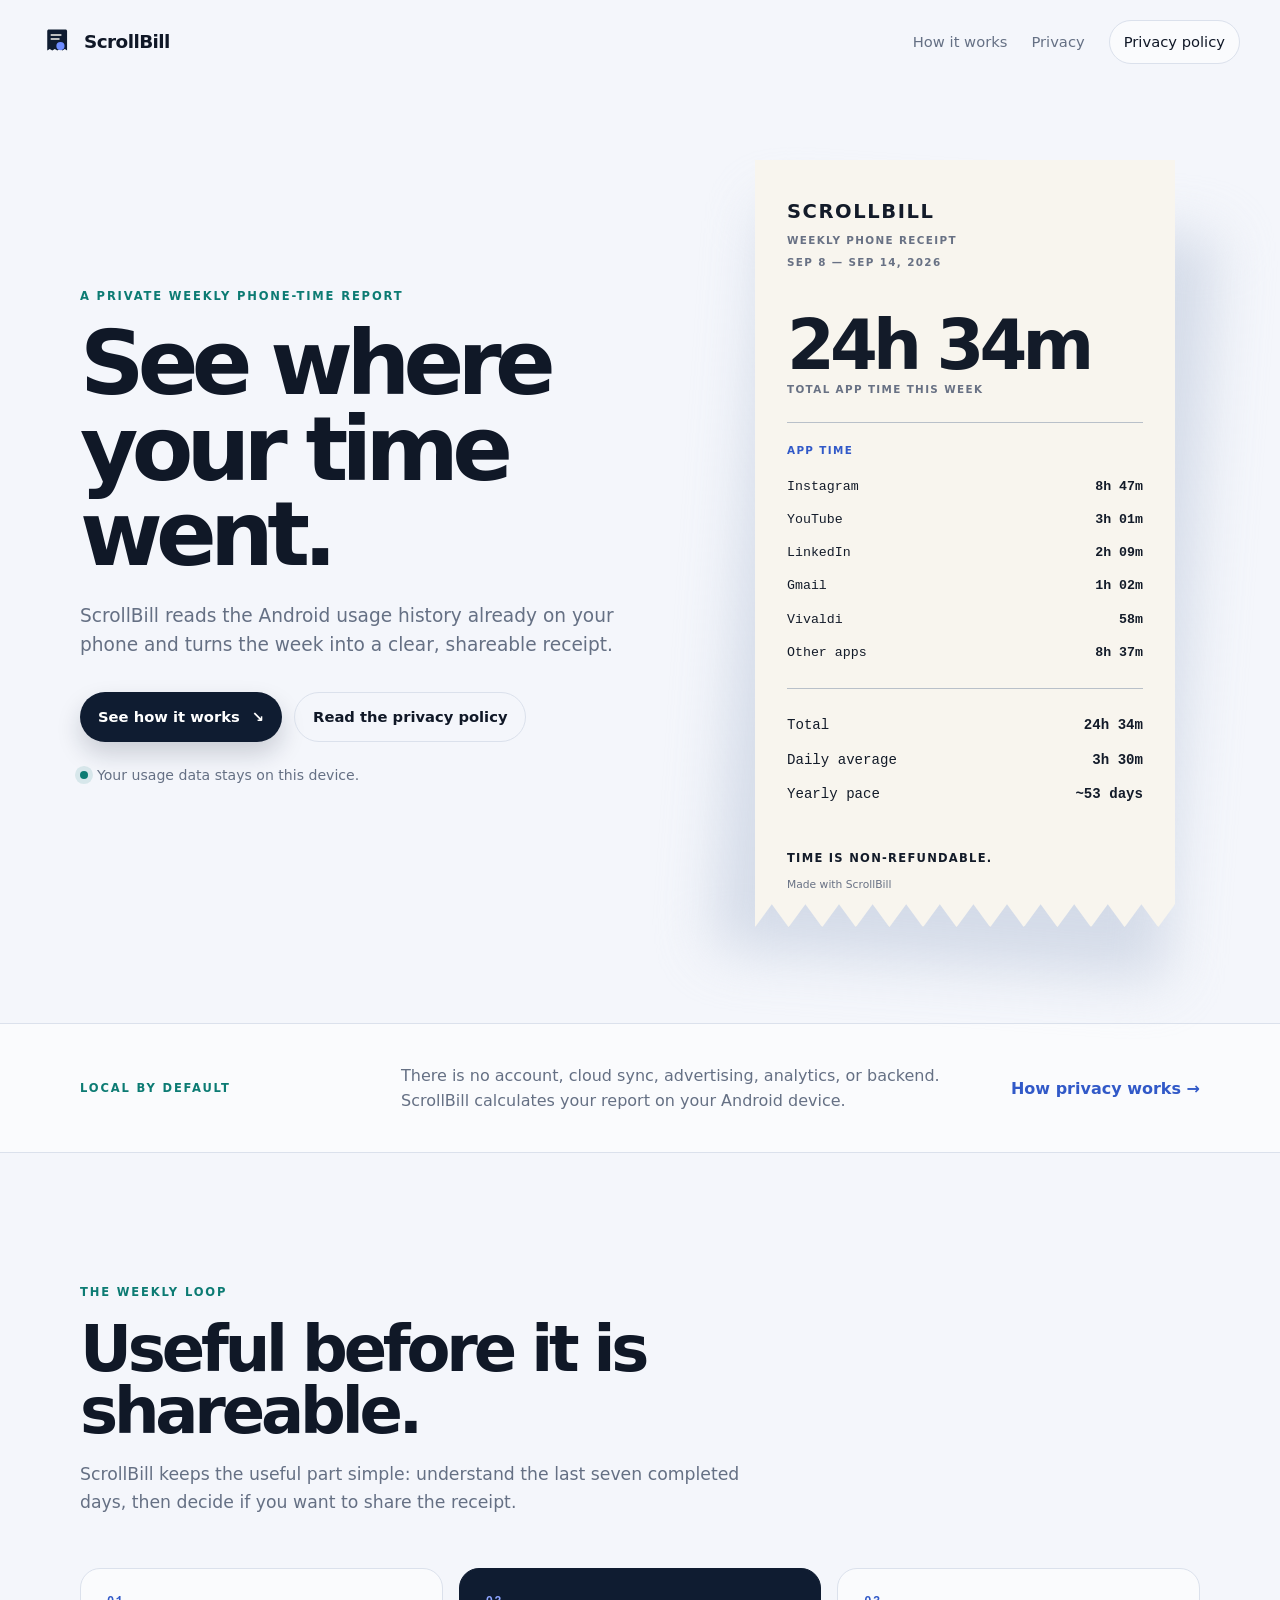
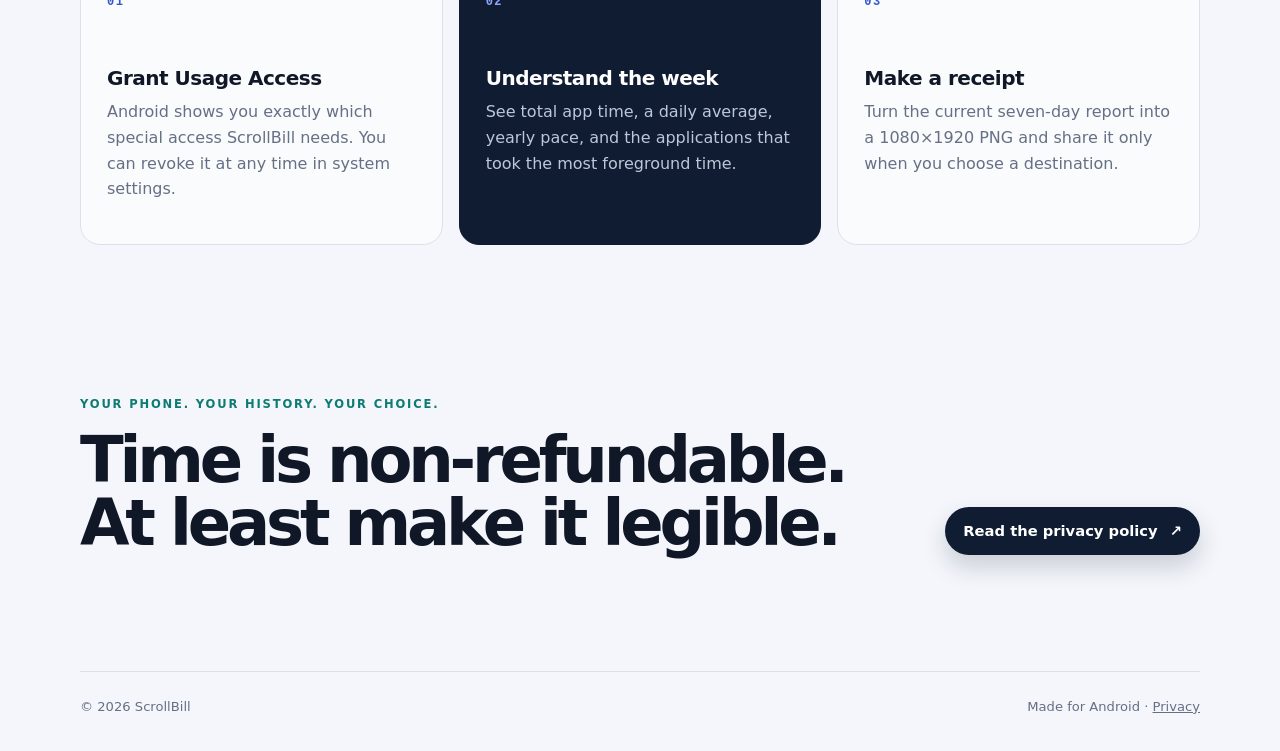
==== docs/index.html @ b6c968b8 "feat: add ScrollBill landing and privacy pages" ====
<!doctype html>
<html lang="en">
<head>
  <meta charset="utf-8">
  <meta name="viewport" content="width=device-width, initial-scale=1">
  <meta name="description" content="ScrollBill turns your Android usage history into a clear weekly report and a shareable phone-time receipt.">
  <meta name="theme-color" content="#0f1c31">
  <title>ScrollBill — See where your time went</title>
  <link rel="stylesheet" href="styles.css">
</head>
<body>
  <header class="site-header">
    <a class="brand" href="index.html" aria-label="ScrollBill home">
      <svg class="brand-mark" viewBox="0 0 108 108" aria-hidden="true">
        <path class="mark-paper" d="M27 14h54c2.8 0 5 2.2 5 5v62l-7-5-8 5-8-5-8 5-8-5-8 5-8-5-8 5V19c0-2.8 2.2-5 5-5Z"/>
        <path class="mark-ink" d="M34 29h34v5H34zm0 13h28v5H34z"/>
        <path class="mark-accent" d="M78 67a13 13 0 1 1-26 0 13 13 0 0 1 26 0Zm-15-9h4v10l-7 5-2-3 5-4V58Z"/>
      </svg>
      <span>ScrollBill</span>
    </a>
    <nav class="nav-links" aria-label="Primary navigation">
      <a href="#how-it-works">How it works</a>
      <a href="#privacy">Privacy</a>
      <a class="nav-button" href="privacy.html">Privacy policy</a>
    </nav>
  </header>

  <main>
    <section class="hero section-shell">
      <div class="hero-copy">
        <p class="eyebrow">A private weekly phone-time report</p>
        <h1>See where your time went.</h1>
        <p class="hero-lede">ScrollBill reads the Android usage history already on your phone and turns the week into a clear, shareable receipt.</p>
        <div class="hero-actions">
          <a class="button button-primary" href="#how-it-works">See how it works <span aria-hidden="true">↘</span></a>
          <a class="button button-quiet" href="privacy.html">Read the privacy policy</a>
        </div>
        <p class="privacy-note"><span class="note-dot" aria-hidden="true"></span>Your usage data stays on this device.</p>
      </div>
      <div class="hero-receipt" aria-label="Sample ScrollBill weekly receipt">
        <div class="receipt-shadow"></div>
        <article class="receipt-card">
          <div class="receipt-head">
            <span class="receipt-brand">SCROLLBILL</span>
            <span class="receipt-meta">WEEKLY PHONE RECEIPT</span>
            <span class="receipt-date">SEP 8 — SEP 14, 2026</span>
          </div>
          <div class="receipt-total">
            <span class="receipt-number">24h 34m</span>
            <span class="receipt-label">TOTAL APP TIME THIS WEEK</span>
          </div>
          <div class="receipt-rule"></div>
          <div class="receipt-section-label">APP TIME</div>
          <div class="receipt-row"><span>Instagram</span><strong>8h 47m</strong></div>
          <div class="receipt-row"><span>YouTube</span><strong>3h 01m</strong></div>
          <div class="receipt-row"><span>LinkedIn</span><strong>2h 09m</strong></div>
          <div class="receipt-row"><span>Gmail</span><strong>1h 02m</strong></div>
          <div class="receipt-row"><span>Vivaldi</span><strong>58m</strong></div>
          <div class="receipt-row"><span>Other apps</span><strong>8h 37m</strong></div>
          <div class="receipt-rule"></div>
          <div class="receipt-summary"><span>Total</span><strong>24h 34m</strong></div>
          <div class="receipt-summary"><span>Daily average</span><strong>3h 30m</strong></div>
          <div class="receipt-summary"><span>Yearly pace</span><strong>~53 days</strong></div>
          <div class="receipt-footer">TIME IS NON-REFUNDABLE.</div>
          <div class="receipt-made">Made with ScrollBill</div>
        </article>
      </div>
    </section>

    <section class="trust-strip" id="privacy">
      <div class="section-shell trust-grid">
        <p class="eyebrow">Local by default</p>
        <p>There is no account, cloud sync, advertising, analytics, or backend. ScrollBill calculates your report on your Android device.</p>
        <a href="privacy.html">How privacy works <span aria-hidden="true">→</span></a>
      </div>
    </section>

    <section class="section-shell feature-section" id="how-it-works">
      <div class="section-intro">
        <p class="eyebrow">The weekly loop</p>
        <h2>Useful before it is shareable.</h2>
        <p>ScrollBill keeps the useful part simple: understand the last seven completed days, then decide if you want to share the receipt.</p>
      </div>
      <div class="feature-grid">
        <article class="feature-card">
          <span class="feature-number">01</span>
          <h3>Grant Usage Access</h3>
          <p>Android shows you exactly which special access ScrollBill needs. You can revoke it at any time in system settings.</p>
        </article>
        <article class="feature-card feature-card-accent">
          <span class="feature-number">02</span>
          <h3>Understand the week</h3>
          <p>See total app time, a daily average, yearly pace, and the applications that took the most foreground time.</p>
        </article>
        <article class="feature-card">
          <span class="feature-number">03</span>
          <h3>Make a receipt</h3>
          <p>Turn the current seven-day report into a 1080×1920 PNG and share it only when you choose a destination.</p>
        </article>
      </div>
    </section>

    <section class="closing section-shell">
      <div>
        <p class="eyebrow">Your phone. Your history. Your choice.</p>
        <h2>Time is non-refundable.<br>At least make it legible.</h2>
      </div>
      <a class="button button-primary" href="privacy.html">Read the privacy policy <span aria-hidden="true">↗</span></a>
    </section>
  </main>

  <footer class="site-footer section-shell">
    <span>© <span data-current-year>2026</span> ScrollBill</span>
    <span>Made for Android · <a href="privacy.html">Privacy</a></span>
  </footer>
  <script src="script.js"></script>
</body>
</html>
---- docs/styles.css ----
:root {
  --ink: #101827;
  --navy: #0f1c31;
  --muted: #657084;
  --paper: #f8f5ee;
  --mist: #f4f6fb;
  --line: #dbe1ec;
  --accent: #3159c8;
  --accent-soft: #dfe7ff;
  --teal: #0c7b73;
  --shadow: 0 26px 70px rgba(15, 28, 49, .16);
}

* { box-sizing: border-box; }
html { scroll-behavior: smooth; }
body {
  margin: 0;
  color: var(--ink);
  background: var(--mist);
  font-family: Inter, ui-sans-serif, system-ui, -apple-system, BlinkMacSystemFont, "Segoe UI", sans-serif;
  line-height: 1.6;
}
a { color: inherit; }
.section-shell { width: min(1120px, calc(100% - 48px)); margin-inline: auto; }
.site-header {
  width: min(1200px, calc(100% - 48px));
  margin: 0 auto;
  min-height: 84px;
  display: flex;
  align-items: center;
  justify-content: space-between;
  gap: 24px;
}
.brand { display: inline-flex; align-items: center; gap: 10px; text-decoration: none; font-weight: 800; letter-spacing: -.03em; font-size: 1.15rem; }
.brand-mark { width: 34px; height: 34px; display: block; }
.mark-paper { fill: var(--navy); }
.mark-ink { fill: var(--paper); }
.mark-accent { fill: #6e8cff; }
.nav-links { display: flex; align-items: center; gap: 24px; color: var(--muted); font-size: .92rem; }
.nav-links a { text-decoration: none; }
.nav-links a:hover, .site-footer a:hover { color: var(--accent); }
.nav-button { padding: 9px 14px; border: 1px solid var(--line); border-radius: 999px; color: var(--ink); background: rgba(255,255,255,.56); }
.hero { min-height: 690px; display: grid; grid-template-columns: minmax(0, 1fr) minmax(360px, 470px); align-items: center; gap: 72px; padding: 76px 0 96px; }
.eyebrow { margin: 0 0 16px; color: var(--teal); font-size: .72rem; font-weight: 800; letter-spacing: .16em; text-transform: uppercase; }
h1, h2, h3, p { margin-top: 0; }
h1 { max-width: 660px; margin-bottom: 24px; font-size: clamp(3.3rem, 7vw, 6.6rem); line-height: .95; letter-spacing: -.075em; }
h2 { margin-bottom: 18px; font-size: clamp(2.4rem, 5vw, 4.6rem); line-height: .98; letter-spacing: -.065em; }
h3 { margin-bottom: 10px; font-size: 1.25rem; line-height: 1.1; letter-spacing: -.025em; }
.hero-lede { max-width: 560px; color: var(--muted); font-size: 1.16rem; }
.hero-actions { display: flex; flex-wrap: wrap; gap: 12px; margin: 32px 0 22px; }
.button { display: inline-flex; align-items: center; gap: 12px; min-height: 48px; padding: 12px 18px; border-radius: 999px; text-decoration: none; font-weight: 750; font-size: .92rem; }
.button-primary { color: #fff; background: var(--navy); box-shadow: 0 12px 24px rgba(15,28,49,.18); }
.button-primary:hover { background: #1d3150; transform: translateY(-1px); }
.button-quiet { color: var(--ink); background: transparent; border: 1px solid var(--line); }
.privacy-note { display: flex; align-items: center; gap: 9px; color: var(--muted); font-size: .88rem; }
.note-dot { width: 8px; height: 8px; border-radius: 50%; background: var(--teal); box-shadow: 0 0 0 5px rgba(12,123,115,.12); }
.hero-receipt { position: relative; width: min(100%, 420px); justify-self: center; }
.receipt-shadow { position: absolute; inset: 8% -4% -5%; background: #c9d2e2; filter: blur(28px); opacity: .75; transform: rotate(4deg); }
.receipt-card { position: relative; padding: 36px 32px 34px; color: #131b29; background: var(--paper); box-shadow: var(--shadow); clip-path: polygon(0 0,100% 0,100% 97%,96% 100%,92% 97%,88% 100%,84% 97%,80% 100%,76% 97%,72% 100%,68% 97%,64% 100%,60% 97%,56% 100%,52% 97%,48% 100%,44% 97%,40% 100%,36% 97%,32% 100%,28% 97%,24% 100%,20% 97%,16% 100%,12% 97%,8% 100%,4% 97%,0 100%); }
.receipt-head { display: grid; gap: 5px; }
.receipt-brand { font-size: 1.22rem; font-weight: 900; letter-spacing: .08em; }
.receipt-meta, .receipt-date, .receipt-label, .receipt-section-label { color: #687184; font-size: .65rem; font-weight: 800; letter-spacing: .13em; text-transform: uppercase; }
.receipt-total { display: grid; gap: 5px; margin: 44px 0 24px; }
.receipt-number { font-size: clamp(2.8rem, 7vw, 4.3rem); line-height: .9; font-weight: 900; letter-spacing: -.07em; }
.receipt-rule { height: 1px; margin: 19px 0; background: #b9c0c9; }
.receipt-section-label { margin-bottom: 11px; color: #3159c8; }
.receipt-row, .receipt-summary { display: flex; justify-content: space-between; gap: 18px; padding: 6px 0; font-family: ui-monospace, SFMono-Regular, Menlo, Consolas, monospace; font-size: .83rem; }
.receipt-row strong, .receipt-summary strong { white-space: nowrap; font-weight: 800; }
.receipt-summary { font-size: .88rem; }
.receipt-summary:first-of-type { font-size: 1rem; font-weight: 850; }
.receipt-footer { margin-top: 37px; font-size: .72rem; font-weight: 900; letter-spacing: .11em; }
.receipt-made { margin-top: 9px; color: #687184; font-size: .67rem; }
.trust-strip { border-block: 1px solid var(--line); background: rgba(255,255,255,.58); }
.trust-grid { min-height: 128px; display: grid; grid-template-columns: 1fr 2fr auto; align-items: center; gap: 32px; }
.trust-grid .eyebrow { margin: 0; }
.trust-grid p:not(.eyebrow) { max-width: 560px; margin: 0; color: var(--muted); }
.trust-grid a { color: var(--accent); font-weight: 800; text-decoration: none; white-space: nowrap; }
.feature-section { padding: 130px 0 150px; }
.section-intro { max-width: 660px; margin-bottom: 52px; }
.section-intro > p:last-child { color: var(--muted); font-size: 1.08rem; }
.feature-grid { display: grid; grid-template-columns: repeat(3, 1fr); gap: 16px; }
.feature-card { min-height: 260px; padding: 26px; border: 1px solid var(--line); border-radius: 20px; background: rgba(255,255,255,.62); }
.feature-card-accent { color: #fff; border-color: var(--navy); background: var(--navy); }
.feature-card p { color: var(--muted); }
.feature-card-accent p { color: #bdc7d9; }
.feature-number { display: block; margin-bottom: 58px; color: var(--accent); font: 800 .75rem ui-monospace, SFMono-Regular, Menlo, monospace; letter-spacing: .12em; }
.feature-card-accent .feature-number { color: #8ea5ff; }
.closing { display: flex; align-items: end; justify-content: space-between; gap: 32px; padding: 0 0 116px; }
.closing h2 { margin-bottom: 0; }
.site-footer { display: flex; justify-content: space-between; gap: 20px; padding: 24px 0 34px; color: var(--muted); border-top: 1px solid var(--line); font-size: .82rem; }
.legal-page { max-width: 800px; padding: 86px 0 112px; }
.legal-page h1 { max-width: 700px; margin-bottom: 16px; font-size: clamp(3rem, 7vw, 5.4rem); }
.legal-lede { color: var(--muted); }
.legal-page h2 { margin: 54px 0 12px; font-size: 1.55rem; letter-spacing: -.035em; }
.legal-page p, .legal-page li { color: #4e5a6e; }
.legal-page ul { padding-left: 1.2rem; }
.legal-callout { margin: 34px 0; padding: 22px 24px; border-left: 4px solid var(--accent); border-radius: 0 14px 14px 0; background: var(--accent-soft); }
.legal-callout, .legal-callout strong { color: #1d376f; }
code { padding: 2px 5px; border-radius: 5px; background: #e8ebf2; font-size: .9em; }
.legal-back { margin-top: 64px; font-weight: 800; }
@media (max-width: 820px) {
  .nav-links a:not(.nav-button) { display: none; }
  .hero { grid-template-columns: 1fr; gap: 42px; padding-top: 54px; }
  .hero-receipt { width: min(100%, 430px); }
  .trust-grid { grid-template-columns: 1fr; gap: 10px; padding: 24px 0; }
  .trust-grid a { margin-top: 5px; }
  .feature-grid { grid-template-columns: 1fr; }
  .feature-card { min-height: 0; }
  .feature-number { margin-bottom: 34px; }
  .closing { align-items: start; flex-direction: column; padding-bottom: 78px; }
}
@media (max-width: 520px) {
  .section-shell, .site-header { width: min(100% - 32px, 1120px); }
  .site-header { min-height: 72px; }
  h1 { font-size: clamp(3.2rem, 16vw, 5rem); }
  .hero { padding: 46px 0 72px; }
  .receipt-card { padding: 28px 22px 28px; }
  .receipt-row, .receipt-summary { font-size: .75rem; }
  .receipt-total { margin-top: 34px; }
  .feature-section { padding: 90px 0 96px; }
  .site-footer { flex-direction: column; }
}
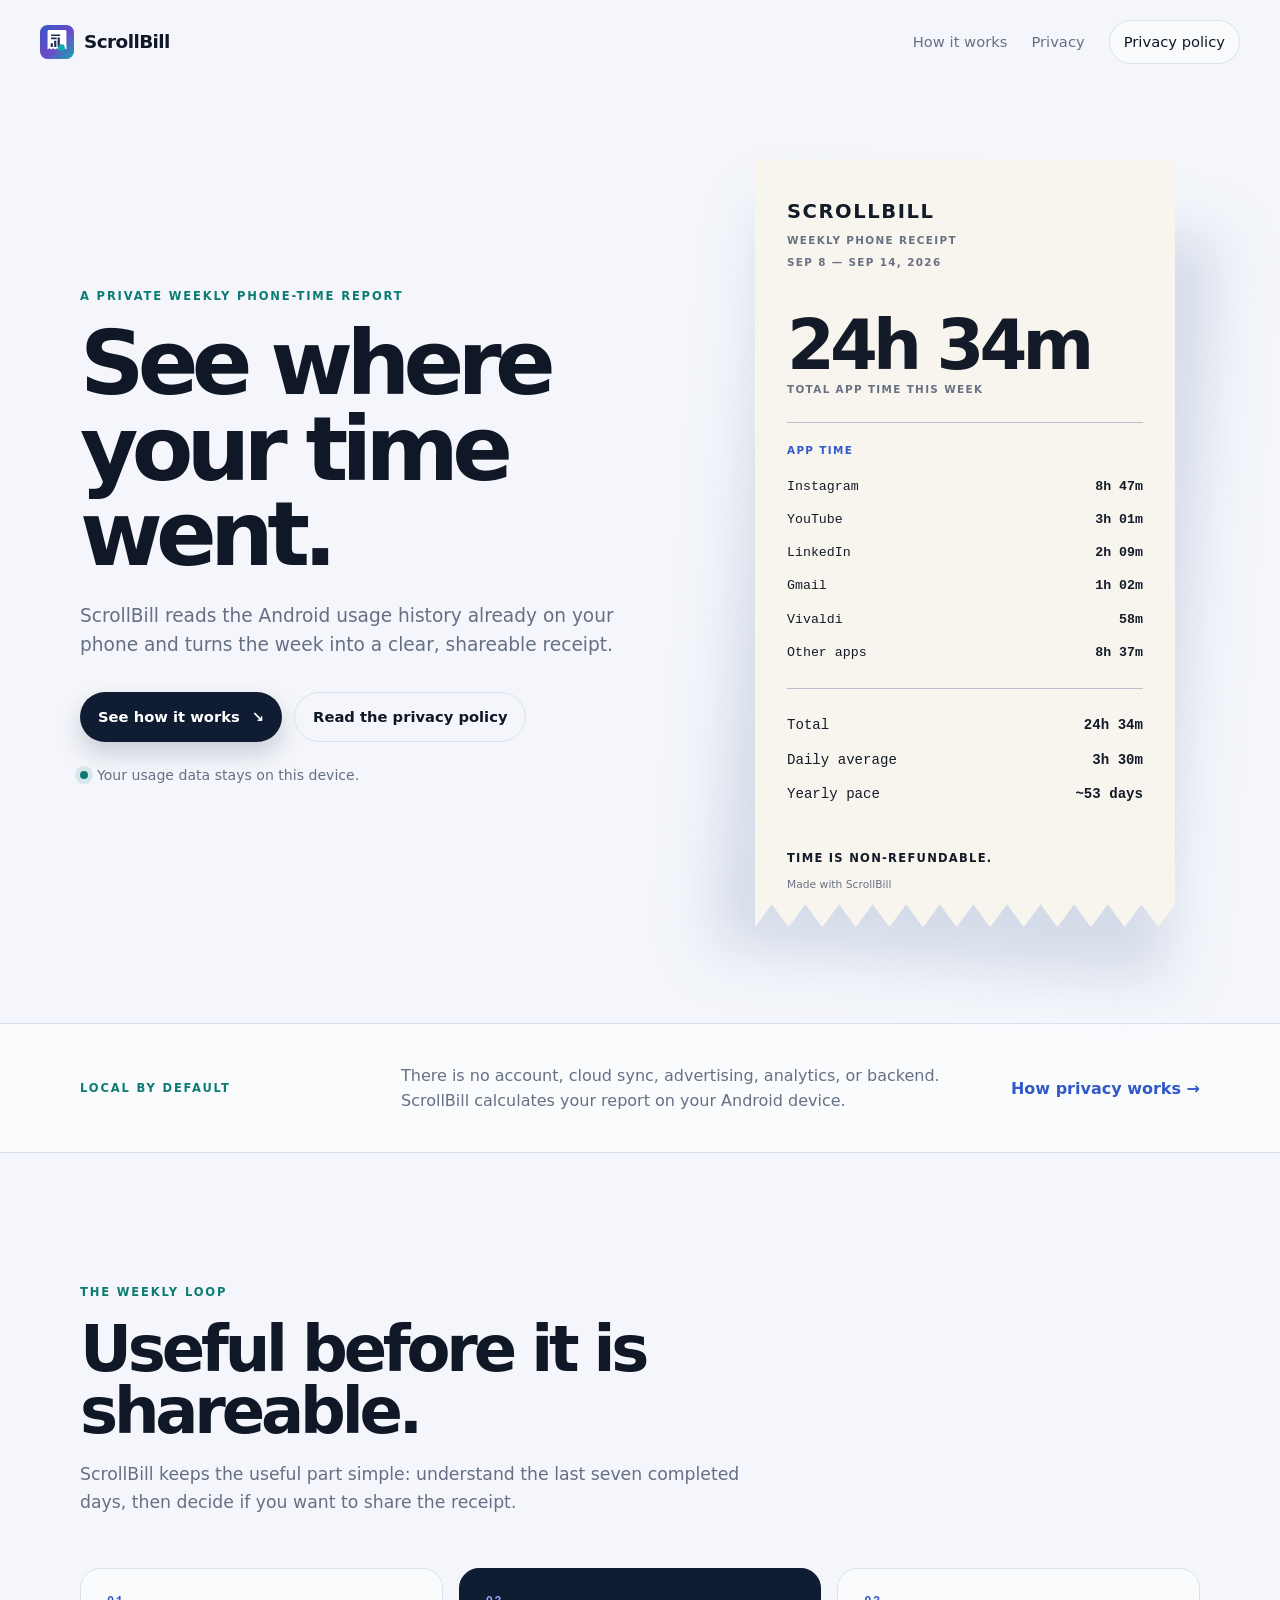
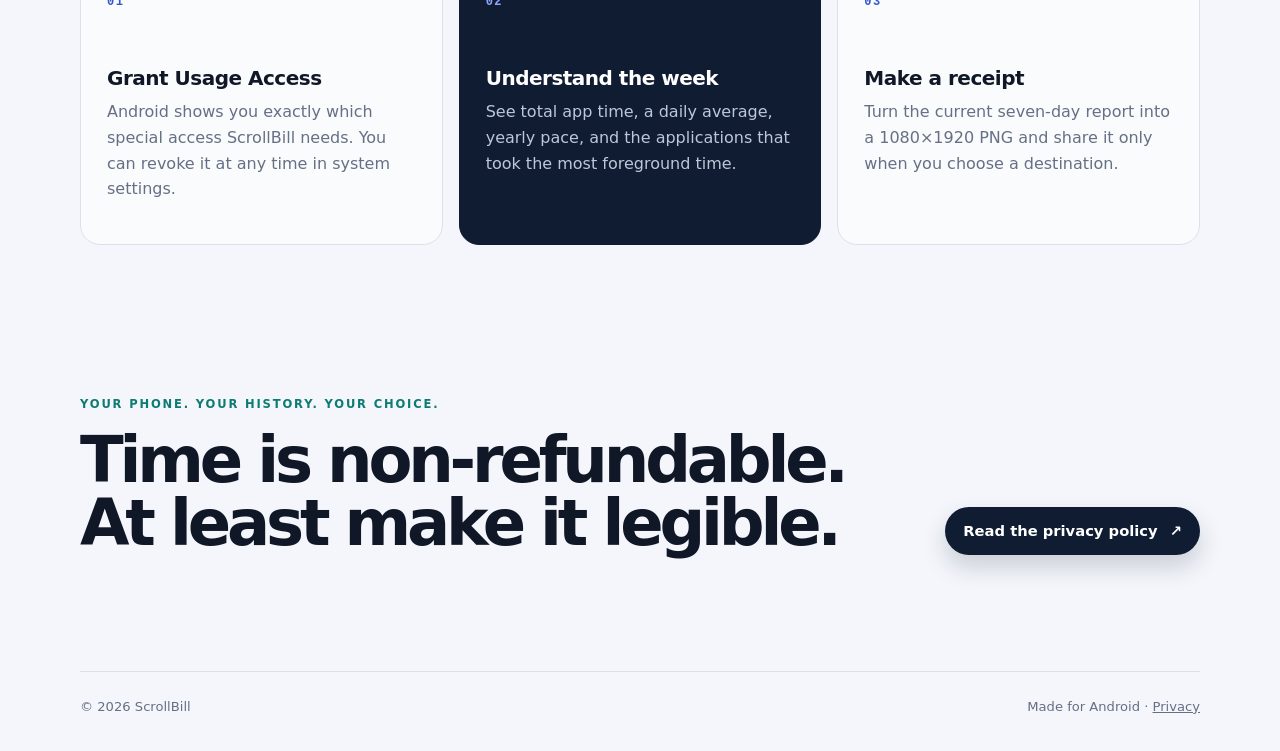
==== commit 7bda5519: "feat: refresh ScrollBill branding and weekly dashboard" ====
--- a/docs/index.html
+++ b/docs/index.html
@@ -12,9 +12,11 @@
   <header class="site-header">
     <a class="brand" href="index.html" aria-label="ScrollBill home">
       <svg class="brand-mark" viewBox="0 0 108 108" aria-hidden="true">
-        <path class="mark-paper" d="M27 14h54c2.8 0 5 2.2 5 5v62l-7-5-8 5-8-5-8 5-8-5-8 5-8-5-8 5V19c0-2.8 2.2-5 5-5Z"/>
-        <path class="mark-ink" d="M34 29h34v5H34zm0 13h28v5H34z"/>
-        <path class="mark-accent" d="M78 67a13 13 0 1 1-26 0 13 13 0 0 1 26 0Zm-15-9h4v10l-7 5-2-3 5-4V58Z"/>
+        <defs><linearGradient id="scrollbill-brand-gradient" x1="0" y1="0" x2="1" y2="1"><stop offset="0" stop-color="#3159c8"/><stop offset=".55" stop-color="#6e4ac5"/><stop offset="1" stop-color="#10a9b3"/></linearGradient></defs>
+        <rect width="108" height="108" rx="24" fill="url(#scrollbill-brand-gradient)"/>
+        <path fill="#fff" d="M29 16h50c2.8 0 5 2.2 5 5v57l-6-4-6 4-6-4-6 4-6-4-6 4-6-4-6 4-6-4-6 4V21c0-2.8 2.2-5 5-5Z"/>
+        <path fill="#1e2b55" d="M34 58h7v12h-7zM45 50h7v20h-7zM56 40h7v30h-7zM35 30h29v5H35zM35 40h18v5H35z"/>
+        <path fill="#13a8ad" d="M79 72a11 11 0 1 1-22 0 11 11 0 0 1 22 0Zm-12-9h3v9l5 4-2 3-6-5Z"/>
       </svg>
       <span>ScrollBill</span>
     </a>
